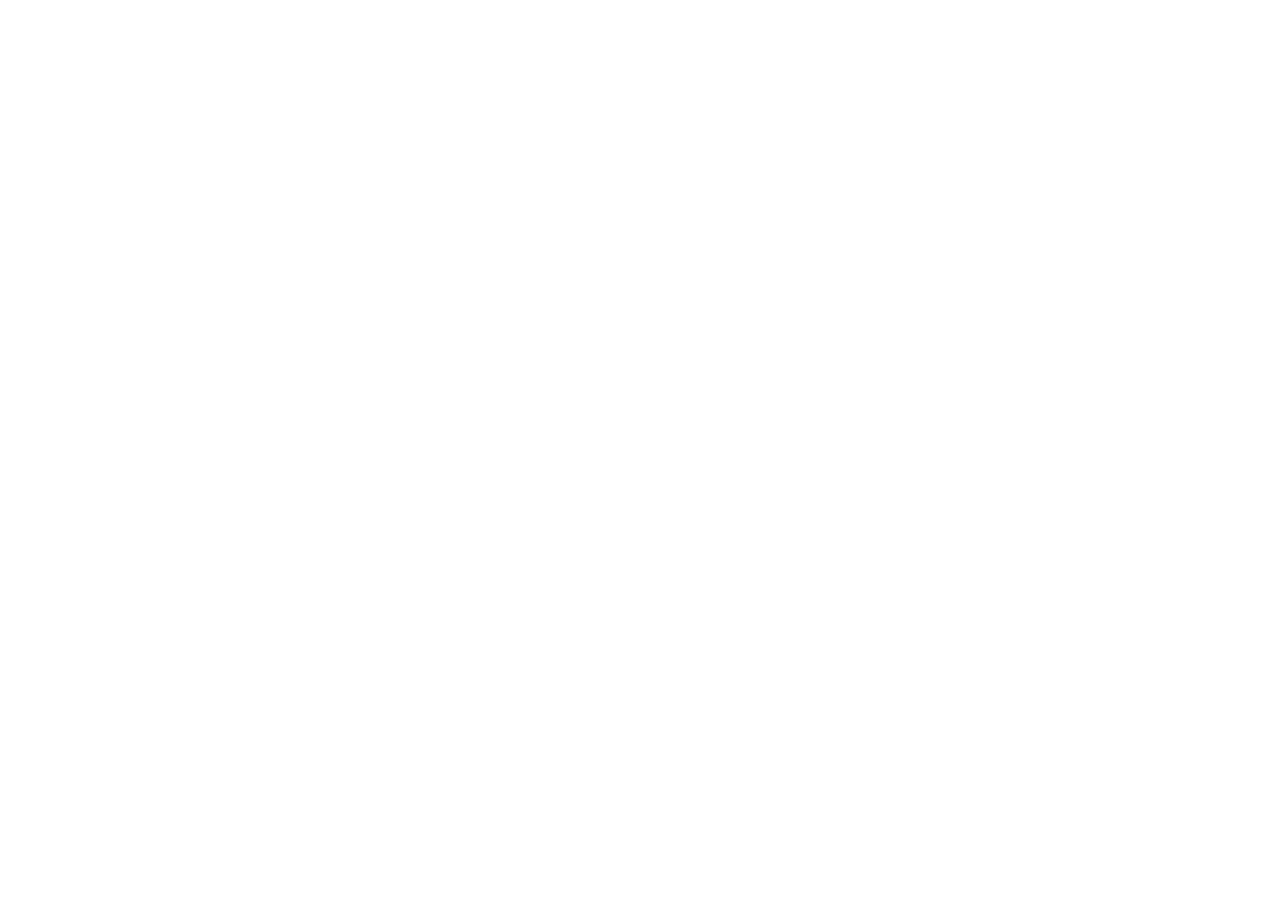
==== pricing.html @ dec3d084 "Create pricing page" ====
<!DOCTYPE html>
<html lang="en">
<head>
  <meta charset="UTF-8">
  <meta http-equiv="X-UA-Compatible" content="IE=edge">
  <meta name="viewport" content="width=device-width, initial-scale=1.0">
  <title>Pricing</title>
</head>
<body>
  
</body>
</html>
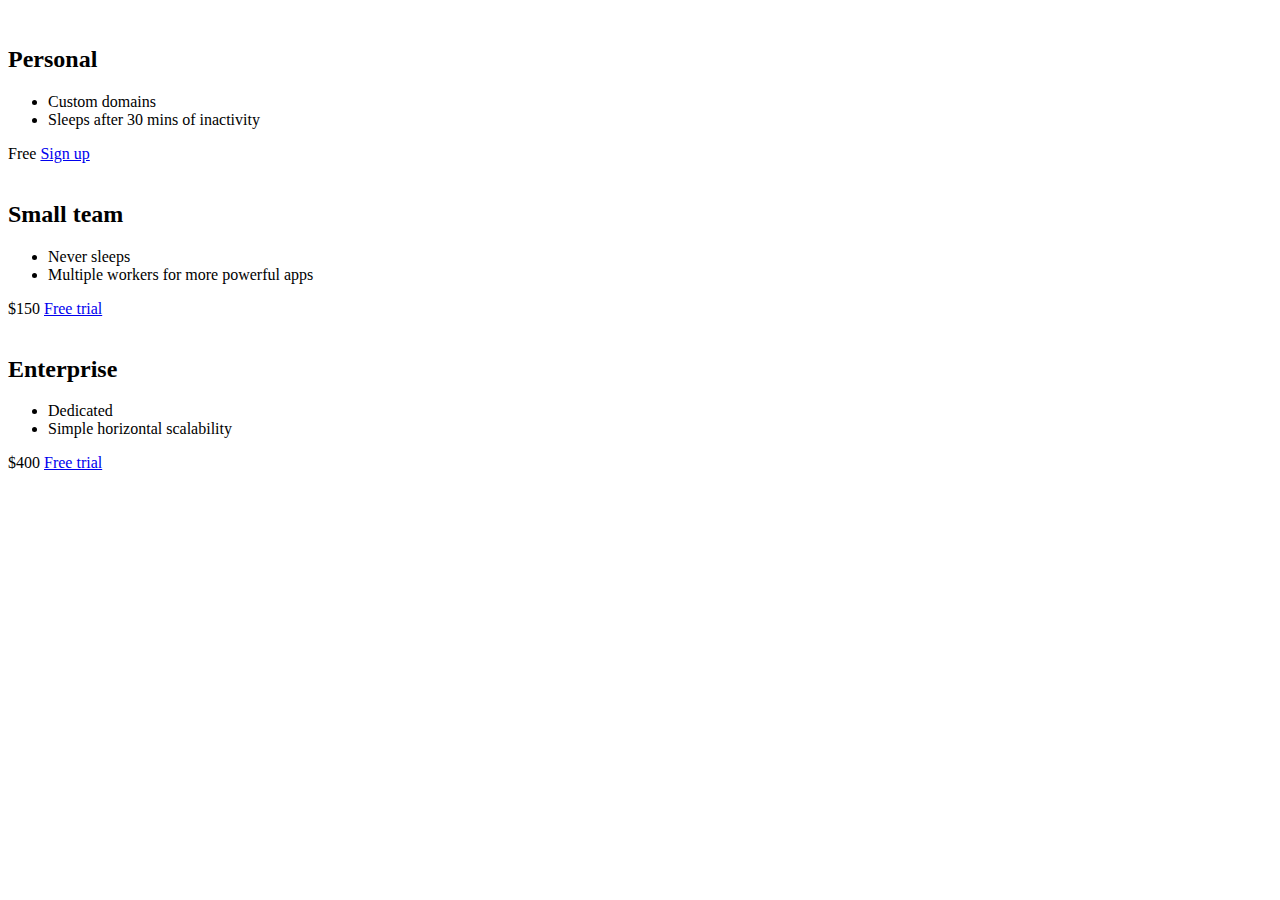
==== commit 4d3a5655: "Add pricing page html code" ====
--- a/pricing.html
+++ b/pricing.html
@@ -1,12 +1,52 @@
 <!DOCTYPE html>
 <html lang="en">
+
 <head>
-  <meta charset="UTF-8">
-  <meta http-equiv="X-UA-Compatible" content="IE=edge">
-  <meta name="viewport" content="width=device-width, initial-scale=1.0">
-  <title>Pricing</title>
+    <meta charset="UTF-8">
+    <meta name="viewport" content="width=device-width, initial-scale=1.0">
+    <title>Price Tiers</title>
+    <link rel="stylesheet" href="https://fonts.googleapis.com/css?family=Open+Sans:400,600,700">
+    <link rel="stylesheet" href="app.css">
 </head>
+
 <body>
-  
+    <div class="panel pricing-table">
+
+        <div class="pricing-plan">
+            <img src="icons/icon1.png" alt="" class="pricing-img">
+            <h2 class="pricing-header">Personal</h2>
+            <ul class="pricing-features">
+                <li class="pricing-features-item">Custom domains</li>
+                <li class="pricing-features-item">Sleeps after 30 mins of inactivity</li>
+            </ul>
+            <span class="pricing-price">Free</span>
+            <a href="#/" class="pricing-button">Sign up</a>
+        </div>
+
+        <div class="pricing-plan">
+            <img src="icons/icon2.png" alt="" class="pricing-img">
+            <h2 class="pricing-header">Small team</h2>
+            <ul class="pricing-features">
+                <li class="pricing-features-item">Never sleeps</li>
+                <li class="pricing-features-item">Multiple workers for more powerful apps</li>
+            </ul>
+            <span class="pricing-price">$150</span>
+            <a href="#/" class="pricing-button is-featured">Free trial</a>
+        </div>
+
+        <div class="pricing-plan">
+            <img src="icons/icon3.png" alt="" class="pricing-img">
+            <h2 class="pricing-header">Enterprise</h2>
+            <ul class="pricing-features">
+                <li class="pricing-features-item">Dedicated</li>
+                <li class="pricing-features-item">Simple horizontal scalability</li>
+            </ul>
+            <span class="pricing-price">$400</span>
+            <a href="#/" class="pricing-button">Free trial</a>
+        </div>
+
+    </div>
+
 </body>
+
 </html>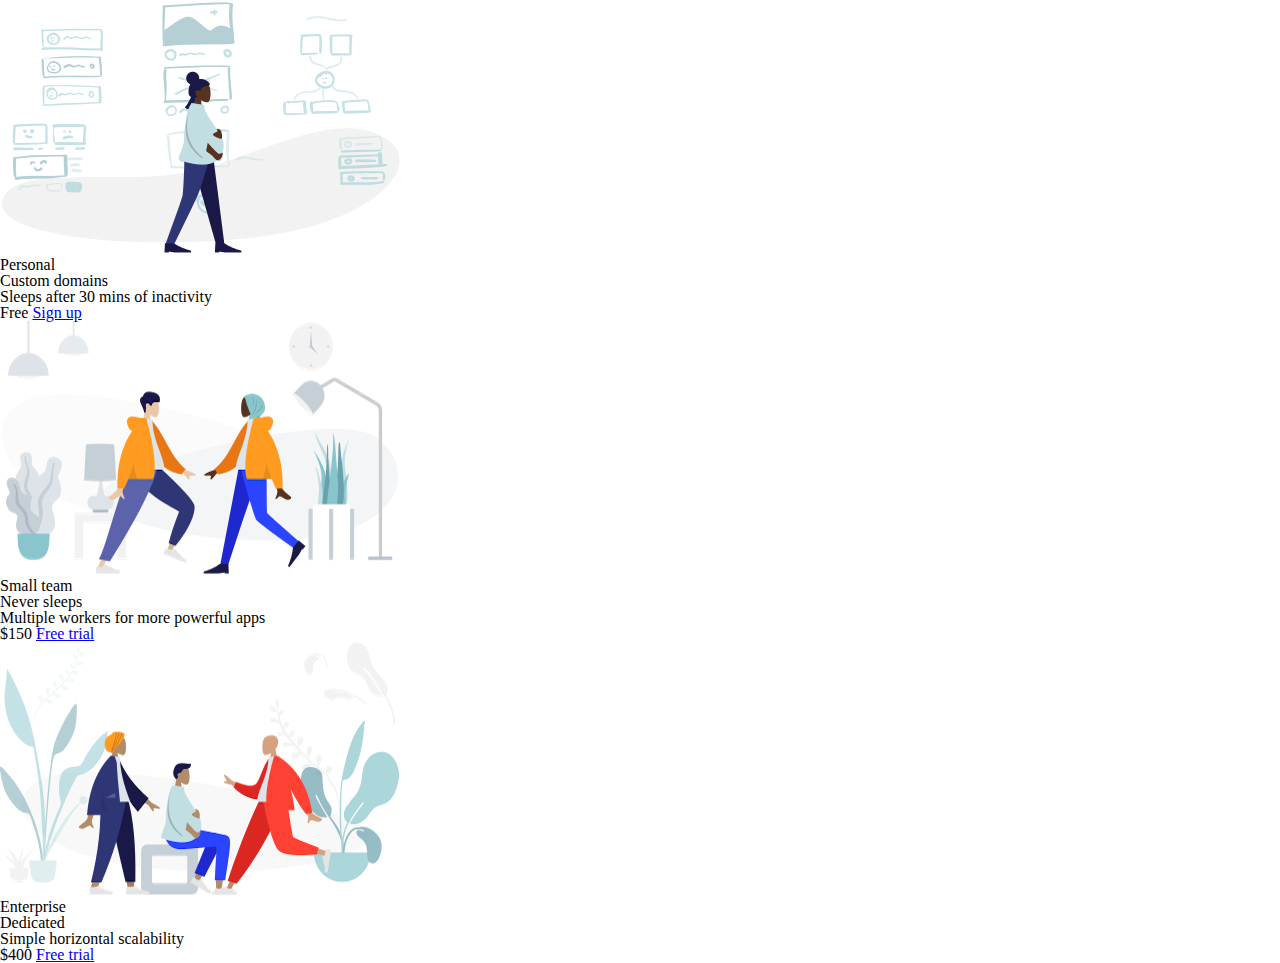
==== commit c453a75a: "Add CSS reset code to pricing.css file" ====
--- a/pricing.html
+++ b/pricing.html
@@ -6,7 +6,7 @@
     <meta name="viewport" content="width=device-width, initial-scale=1.0">
     <title>Price Tiers</title>
     <link rel="stylesheet" href="https://fonts.googleapis.com/css?family=Open+Sans:400,600,700">
-    <link rel="stylesheet" href="app.css">
+    <link rel="stylesheet" href="pricing.css">
 </head>
 
 <body>
--- a/pricing.css
+++ b/pricing.css
@@ -0,0 +1,48 @@
+/* http://meyerweb.com/eric/tools/css/reset/ 
+   v2.0 | 20110126
+   License: none (public domain)
+*/
+
+html, body, div, span, applet, object, iframe,
+h1, h2, h3, h4, h5, h6, p, blockquote, pre,
+a, abbr, acronym, address, big, cite, code,
+del, dfn, em, img, ins, kbd, q, s, samp,
+small, strike, strong, sub, sup, tt, var,
+b, u, i, center,
+dl, dt, dd, ol, ul, li,
+fieldset, form, label, legend,
+table, caption, tbody, tfoot, thead, tr, th, td,
+article, aside, canvas, details, embed, 
+figure, figcaption, footer, header, hgroup, 
+menu, nav, output, ruby, section, summary,
+time, mark, audio, video {
+	margin: 0;
+	padding: 0;
+	border: 0;
+	font-size: 100%;
+	font: inherit;
+	vertical-align: baseline;
+}
+/* HTML5 display-role reset for older browsers */
+article, aside, details, figcaption, figure, 
+footer, header, hgroup, menu, nav, section {
+	display: block;
+}
+body {
+	line-height: 1;
+}
+ol, ul {
+	list-style: none;
+}
+blockquote, q {
+	quotes: none;
+}
+blockquote:before, blockquote:after,
+q:before, q:after {
+	content: '';
+	content: none;
+}
+table {
+	border-collapse: collapse;
+	border-spacing: 0;
+}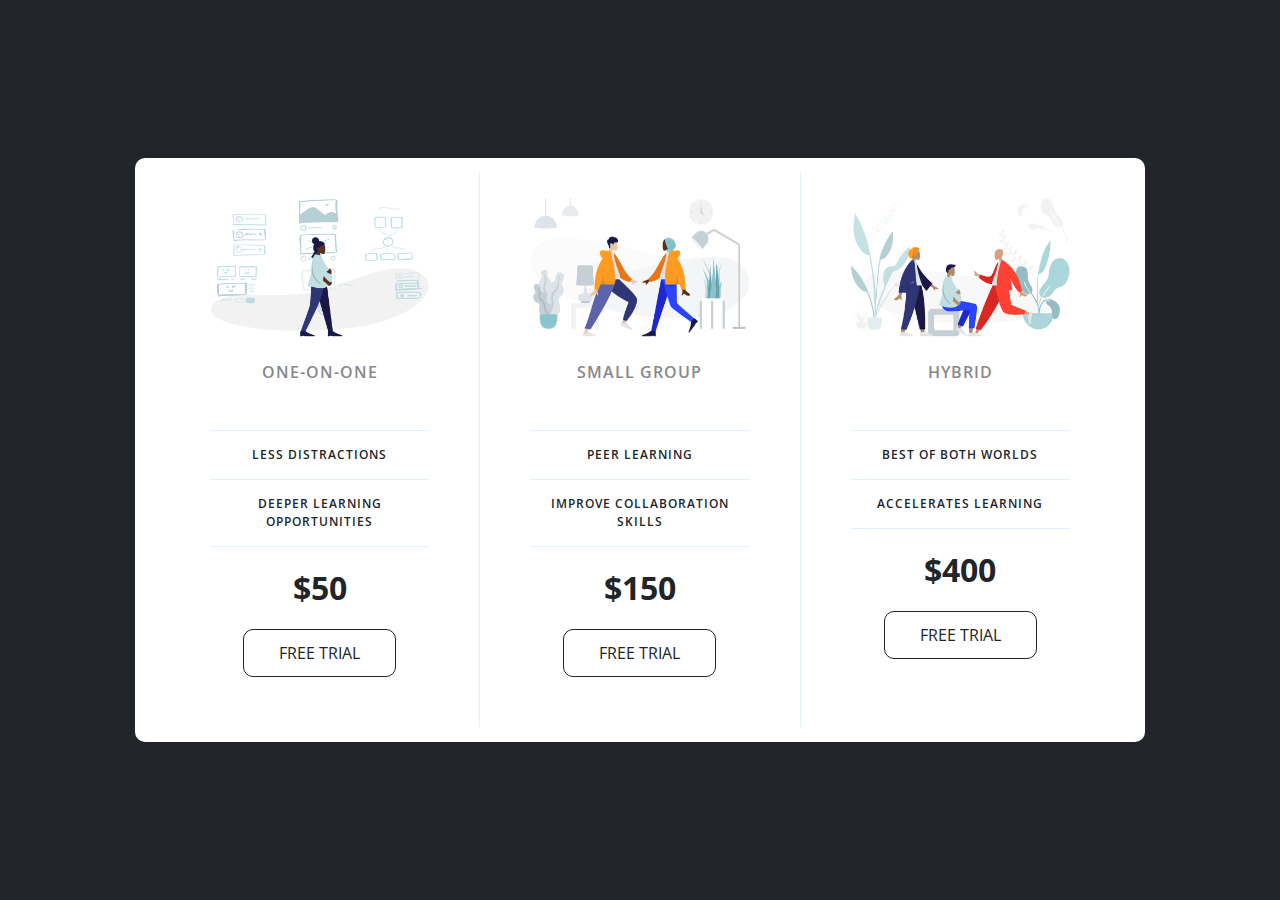
==== commit b61cb41c: "Build-out pricing page" ====
--- a/pricing.html
+++ b/pricing.html
@@ -14,21 +14,21 @@
 
         <div class="pricing-plan">
             <img src="icons/icon1.png" alt="" class="pricing-img">
-            <h2 class="pricing-header">Personal</h2>
+            <h2 class="pricing-header">One-on-One</h2>
             <ul class="pricing-features">
-                <li class="pricing-features-item">Custom domains</li>
-                <li class="pricing-features-item">Sleeps after 30 mins of inactivity</li>
+                <li class="pricing-features-item">Less distractions</li>
+                <li class="pricing-features-item">Deeper learning opportunities</li>
             </ul>
-            <span class="pricing-price">Free</span>
-            <a href="#/" class="pricing-button">Sign up</a>
+            <span class="pricing-price">$50</span>
+            <a href="#/" class="pricing-button">Free trial</a>
         </div>
 
         <div class="pricing-plan">
             <img src="icons/icon2.png" alt="" class="pricing-img">
-            <h2 class="pricing-header">Small team</h2>
+            <h2 class="pricing-header">Small Group</h2>
             <ul class="pricing-features">
-                <li class="pricing-features-item">Never sleeps</li>
-                <li class="pricing-features-item">Multiple workers for more powerful apps</li>
+                <li class="pricing-features-item">Peer Learning</li>
+                <li class="pricing-features-item">Improve collaboration skills</li>
             </ul>
             <span class="pricing-price">$150</span>
             <a href="#/" class="pricing-button is-featured">Free trial</a>
@@ -36,10 +36,10 @@
 
         <div class="pricing-plan">
             <img src="icons/icon3.png" alt="" class="pricing-img">
-            <h2 class="pricing-header">Enterprise</h2>
+            <h2 class="pricing-header">Hybrid</h2>
             <ul class="pricing-features">
-                <li class="pricing-features-item">Dedicated</li>
-                <li class="pricing-features-item">Simple horizontal scalability</li>
+                <li class="pricing-features-item">Best of both worlds</li>
+                <li class="pricing-features-item">Accelerates learning</li>
             </ul>
             <span class="pricing-price">$400</span>
             <a href="#/" class="pricing-button">Free trial</a>
--- a/pricing.css
+++ b/pricing.css
@@ -45,4 +45,102 @@
 table {
 	border-collapse: collapse;
 	border-spacing: 0;
+}
+
+html {
+	box-sizing: border-box;
+	font-family: "Open Sans", sans-serif;
+}
+
+body {
+	background-color: #212529;
+	display: flex;
+	justify-content: center;
+	align-items: center;
+	min-height: 100vh;
+}
+
+.panel {
+	background-color: white;
+	border-radius: 10px;
+	padding: 15px 25px;
+	width: 100%;
+	max-width: 960px;
+	display: flex;
+	flex-direction: column;
+	text-align: center;
+	text-transform: uppercase;
+}
+
+.pricing-plan {
+	border-bottom: 1px solid #e1f1ff;
+}
+
+.pricing-plan:last-child {
+	border-bottom: none;
+}
+
+.pricing-img {
+	margin-bottom: 25px;
+	max-width: 100%;
+}
+
+.pricing-header {
+	color: #888;
+	font-weight: 600;
+	letter-spacing: 1px;
+}
+
+.pricing-features {
+	margin: 50px 0 25px;
+	color: #212529;
+}
+
+.pricing-features-item {
+	font-weight: 600;
+	letter-spacing: 1px;
+	font-size: 12px;
+	line-height: 1.5;
+	padding: 15px 0;
+	border-top: 1px solid #e1f1ff;
+}
+
+.pricing-features-item:last-child {
+	border-bottom: 1px solid #e1f1ff;
+}
+
+.pricing-price {
+	color: #212529;
+	display: block;
+	font-size: 32px;
+	font-weight: 700;
+}
+
+.pricing-button {
+	border: 1px solid #212529;
+	border-radius: 10px;
+	color: #212529;
+	display: inline-block;
+	padding: 15px 35px;
+	text-decoration: none;
+	margin: 25px 0;
+	transition: background-color 200ms ease-in-out;
+}
+
+.pricing-button:hover, .pricing-button:focus {
+	background-color: #e1f1ff;
+}
+
+@media (min-width: 900px) {
+	.panel {
+		flex-direction: row;
+	}
+	.pricing-plan {
+		border-bottom: none;
+		border-right: 1px solid #e1f1ff;
+		padding: 25px 50px;
+	}
+	.pricing-plan:last-child {
+		border-right: none;
+	}
 }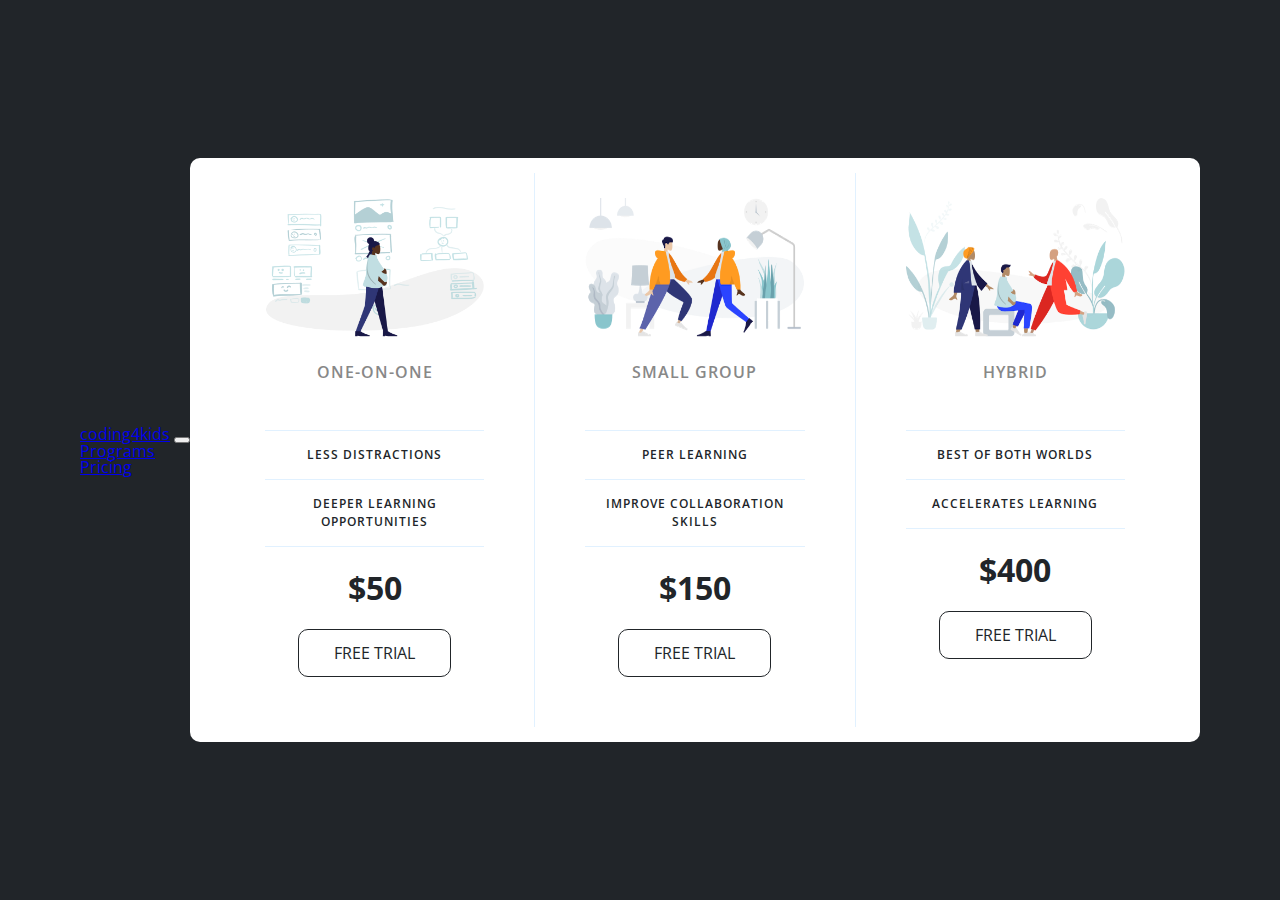
==== commit 39ab5c51: "Update navbar" ====
--- a/pricing.html
+++ b/pricing.html
@@ -6,10 +6,35 @@
     <meta name="viewport" content="width=device-width, initial-scale=1.0">
     <title>Price Tiers</title>
     <link rel="stylesheet" href="https://fonts.googleapis.com/css?family=Open+Sans:400,600,700">
+    <!-- Bootstrap 5 -->
+	<link href="https://cdn.jsdelivr.net/npm/bootstrap@5.0.2/dist/css/bootstrap.min.css" rel="stylesheet" integrity="sha384-EVSTQN3/azprG1Anm3QDgpJLIm9Nao0Yz1ztcQTwFspd3yD65VohhpuuCOmLASjC" crossorigin="anonymous">
+	
     <link rel="stylesheet" href="pricing.css">
+
 </head>
 
 <body>
+
+	<nav class="navbar navbar-expand-lg navbar-dark bg-dark">
+        <div class="container-fluid">
+          <a class="navbar-brand" href="index.html">coding4kids</a>
+          <button class="navbar-toggler" type="button" data-bs-toggle="collapse" data-bs-target="#navbarNav" aria-controls="navbarNav" aria-expanded="false" aria-label="Toggle navigation">
+          <span class="navbar-toggler-icon"></span>
+          </button>
+          <div class="collapse navbar-collapse" id="navbarNav">
+            <ul class="navbar-nav">
+              <li class="nav-item">
+                <a class="nav-link" aria-current="page" href="programs.html">Programs</a>
+              </li>
+  	          <li class="nav-item">
+                <a class="nav-link" href="pricing.html">Pricing</a>
+              </li>
+            </ul>
+          </div>
+        </div>
+    </nav>
+
+
     <div class="panel pricing-table">
 
         <div class="pricing-plan">
@@ -47,6 +72,9 @@
 
     </div>
 
+    	<!-- Bootstrap 5 -->
+	<script src="https://cdn.jsdelivr.net/npm/bootstrap@5.0.2/dist/js/bootstrap.bundle.min.js" integrity="sha384-MrcW6ZMFYlzcLA8Nl+NtUVF0sA7MsXsP1UyJoMp4YLEuNSfAP+JcXn/tWtIaxVXM" crossorigin="anonymous"></script>
+
 </body>
 
 </html>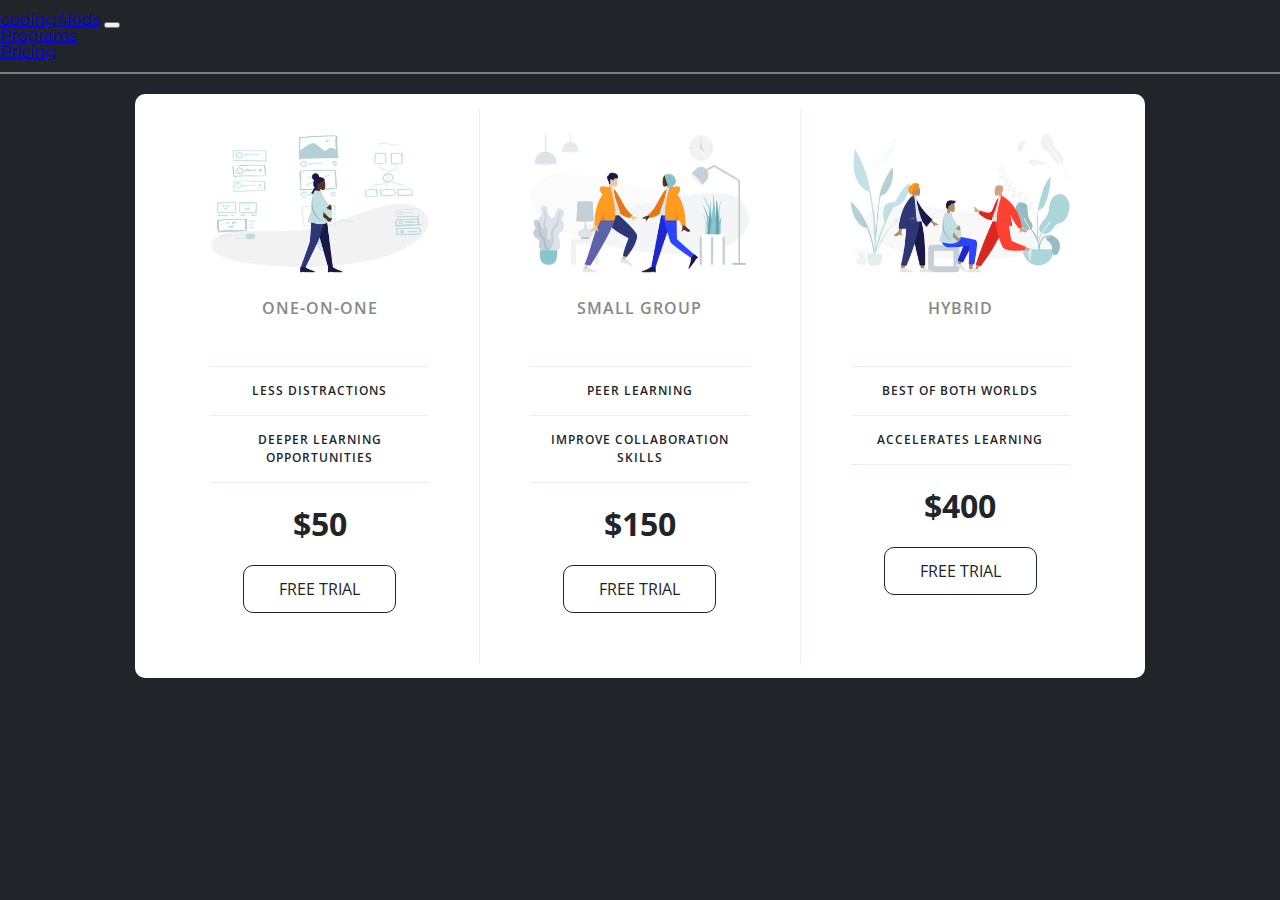
==== commit 69dd173a: "Adjust flexbox container" ====
--- a/pricing.html
+++ b/pricing.html
@@ -5,6 +5,11 @@
     <meta charset="UTF-8">
     <meta name="viewport" content="width=device-width, initial-scale=1.0">
     <title>Price Tiers</title>
+    	<!-- Google Fonts -->
+	<link rel="preconnect" href="https://fonts.googleapis.com">
+	<link rel="preconnect" href="https://fonts.gstatic.com" crossorigin>
+	<link href="https://fonts.googleapis.com/css2?family=Montserrat&display=swap" rel="stylesheet">
+    <!-- Google Fonts -->
     <link rel="stylesheet" href="https://fonts.googleapis.com/css?family=Open+Sans:400,600,700">
     <!-- Bootstrap 5 -->
 	<link href="https://cdn.jsdelivr.net/npm/bootstrap@5.0.2/dist/css/bootstrap.min.css" rel="stylesheet" integrity="sha384-EVSTQN3/azprG1Anm3QDgpJLIm9Nao0Yz1ztcQTwFspd3yD65VohhpuuCOmLASjC" crossorigin="anonymous">
@@ -34,7 +39,7 @@
         </div>
     </nav>
 
-
+<div class="flex-div">
     <div class="panel pricing-table">
 
         <div class="pricing-plan">
@@ -71,6 +76,7 @@
         </div>
 
     </div>
+</div>
 
     	<!-- Bootstrap 5 -->
 	<script src="https://cdn.jsdelivr.net/npm/bootstrap@5.0.2/dist/js/bootstrap.bundle.min.js" integrity="sha384-MrcW6ZMFYlzcLA8Nl+NtUVF0sA7MsXsP1UyJoMp4YLEuNSfAP+JcXn/tWtIaxVXM" crossorigin="anonymous"></script>
--- a/pricing.css
+++ b/pricing.css
@@ -54,10 +54,22 @@
 
 body {
 	background-color: #212529;
+	min-height: 100vh;
+}
+
+.flex-div {
+	margin-top: 20px;
 	display: flex;
+	width: 100%;
+	height: 100%;
 	justify-content: center;
 	align-items: center;
-	min-height: 100vh;
+}
+
+.navbar {
+	border-bottom: 2px solid grey;
+	font-family: 'Montserrat', sans-serif;
+	padding: 12px 0;
 }
 
 .panel {
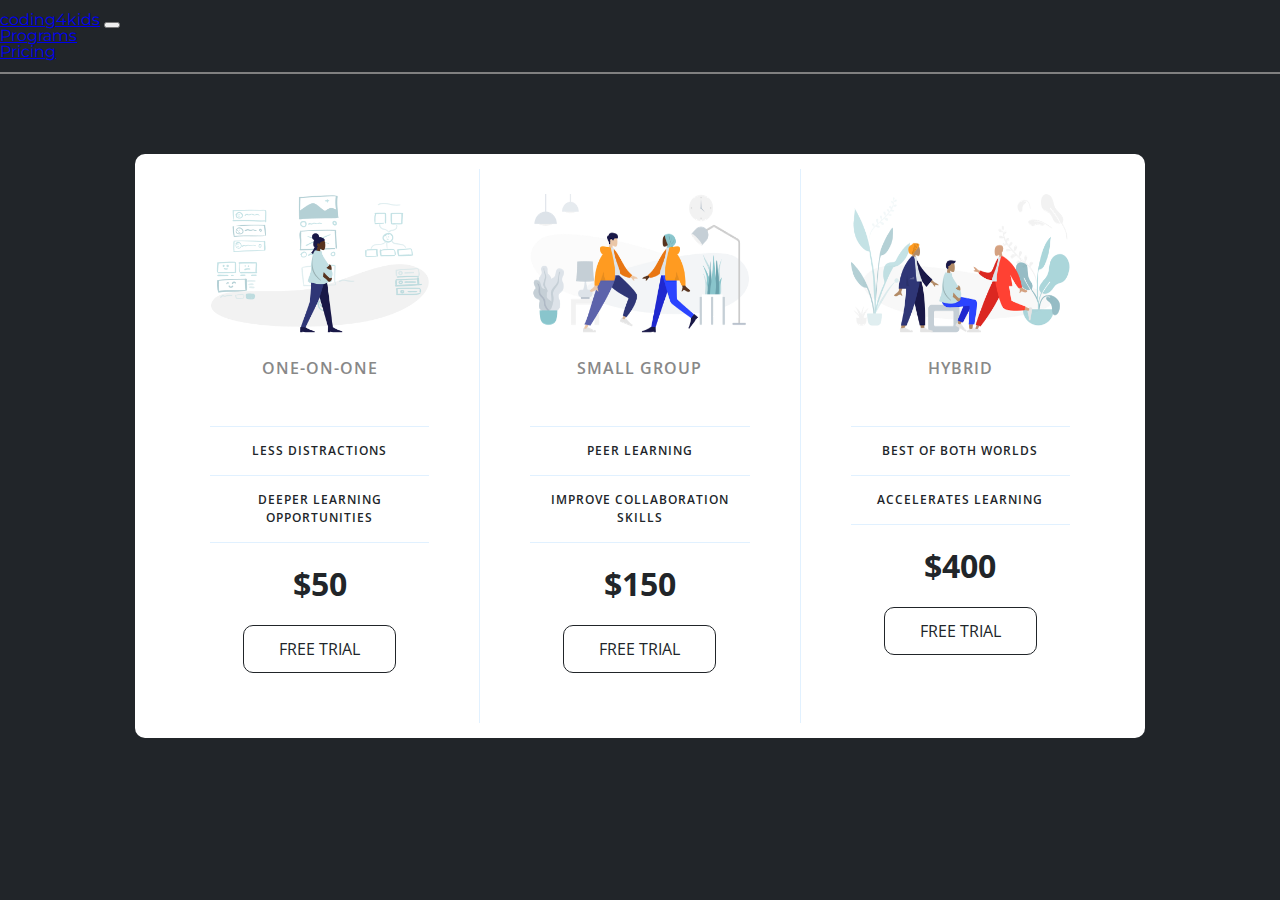
==== commit d06c3f57: "Fix folder structure" ====
--- a/pricing.html
+++ b/pricing.html
@@ -14,13 +14,13 @@
     <!-- Bootstrap 5 -->
 	<link href="https://cdn.jsdelivr.net/npm/bootstrap@5.0.2/dist/css/bootstrap.min.css" rel="stylesheet" integrity="sha384-EVSTQN3/azprG1Anm3QDgpJLIm9Nao0Yz1ztcQTwFspd3yD65VohhpuuCOmLASjC" crossorigin="anonymous">
 	
-    <link rel="stylesheet" href="pricing.css">
+    <link rel="stylesheet" href="styles/pricing.css">
 
 </head>
 
 <body>
 
-	<nav class="navbar navbar-expand-lg navbar-dark bg-dark">
+	<nav class="navbar navbar-expand-lg navbar-dark bg-dark fixed-top">
         <div class="container-fluid">
           <a class="navbar-brand" href="index.html">coding4kids</a>
           <button class="navbar-toggler" type="button" data-bs-toggle="collapse" data-bs-target="#navbarNav" aria-controls="navbarNav" aria-expanded="false" aria-label="Toggle navigation">
@@ -43,7 +43,7 @@
     <div class="panel pricing-table">
 
         <div class="pricing-plan">
-            <img src="icons/icon1.png" alt="" class="pricing-img">
+            <img src="images/icon1.png" alt="" class="pricing-img">
             <h2 class="pricing-header">One-on-One</h2>
             <ul class="pricing-features">
                 <li class="pricing-features-item">Less distractions</li>
@@ -54,7 +54,7 @@
         </div>
 
         <div class="pricing-plan">
-            <img src="icons/icon2.png" alt="" class="pricing-img">
+            <img src="images/icon2.png" alt="" class="pricing-img">
             <h2 class="pricing-header">Small Group</h2>
             <ul class="pricing-features">
                 <li class="pricing-features-item">Peer Learning</li>
@@ -65,7 +65,7 @@
         </div>
 
         <div class="pricing-plan">
-            <img src="icons/icon3.png" alt="" class="pricing-img">
+            <img src="images/icon3.png" alt="" class="pricing-img">
             <h2 class="pricing-header">Hybrid</h2>
             <ul class="pricing-features">
                 <li class="pricing-features-item">Best of both worlds</li>
--- a/styles/pricing.css
+++ b/styles/pricing.css
@@ -0,0 +1,158 @@
+/* http://meyerweb.com/eric/tools/css/reset/ 
+   v2.0 | 20110126
+   License: none (public domain)
+*/
+
+html, body, div, span, applet, object, iframe,
+h1, h2, h3, h4, h5, h6, p, blockquote, pre,
+a, abbr, acronym, address, big, cite, code,
+del, dfn, em, img, ins, kbd, q, s, samp,
+small, strike, strong, sub, sup, tt, var,
+b, u, i, center,
+dl, dt, dd, ol, ul, li,
+fieldset, form, label, legend,
+table, caption, tbody, tfoot, thead, tr, th, td,
+article, aside, canvas, details, embed, 
+figure, figcaption, footer, header, hgroup, 
+menu, nav, output, ruby, section, summary,
+time, mark, audio, video {
+	margin: 0;
+	padding: 0;
+	border: 0;
+	font-size: 100%;
+	font: inherit;
+	vertical-align: baseline;
+}
+/* HTML5 display-role reset for older browsers */
+article, aside, details, figcaption, figure, 
+footer, header, hgroup, menu, nav, section {
+	display: block;
+}
+body {
+	line-height: 1;
+}
+ol, ul {
+	list-style: none;
+}
+blockquote, q {
+	quotes: none;
+}
+blockquote:before, blockquote:after,
+q:before, q:after {
+	content: '';
+	content: none;
+}
+table {
+	border-collapse: collapse;
+	border-spacing: 0;
+}
+
+html {
+	box-sizing: border-box;
+	font-family: "Open Sans", sans-serif;
+}
+
+body {
+	background-color: #212529;
+	min-height: 100vh;
+}
+
+.flex-div {
+	margin-top: 80px;
+	display: flex;
+	width: 100%;
+	height: 100%;
+	justify-content: center;
+	align-items: center;
+}
+
+.navbar {
+	border-bottom: 2px solid grey;
+	font-family: 'Montserrat', sans-serif;
+	padding: 12px 0;
+}
+
+.panel {
+	background-color: white;
+	border-radius: 10px;
+	padding: 15px 25px;
+	width: 100%;
+	max-width: 960px;
+	display: flex;
+	flex-direction: column;
+	text-align: center;
+	text-transform: uppercase;
+}
+
+.pricing-plan {
+	border-bottom: 1px solid #e1f1ff;
+}
+
+.pricing-plan:last-child {
+	border-bottom: none;
+}
+
+.pricing-img {
+	margin-bottom: 25px;
+	max-width: 100%;
+}
+
+.pricing-header {
+	color: #888;
+	font-weight: 600;
+	letter-spacing: 1px;
+}
+
+.pricing-features {
+	margin: 50px 0 25px;
+	color: #212529;
+}
+
+.pricing-features-item {
+	font-weight: 600;
+	letter-spacing: 1px;
+	font-size: 12px;
+	line-height: 1.5;
+	padding: 15px 0;
+	border-top: 1px solid #e1f1ff;
+}
+
+.pricing-features-item:last-child {
+	border-bottom: 1px solid #e1f1ff;
+}
+
+.pricing-price {
+	color: #212529;
+	display: block;
+	font-size: 32px;
+	font-weight: 700;
+}
+
+.pricing-button {
+	border: 1px solid #212529;
+	border-radius: 10px;
+	color: #212529;
+	display: inline-block;
+	padding: 15px 35px;
+	text-decoration: none;
+	margin: 25px 0;
+	transition: background-color 200ms ease-in-out;
+}
+
+.pricing-button:hover, .pricing-button:focus {
+	background-color: #e1f1ff;
+}
+
+@media (min-width: 900px) {
+	.panel {
+		flex-direction: row;
+	}
+	.pricing-plan {
+		border-bottom: none;
+		border-right: 1px solid #e1f1ff;
+		padding: 25px 50px;
+	}
+	.pricing-plan:last-child {
+		border-right: none;
+	}
+}